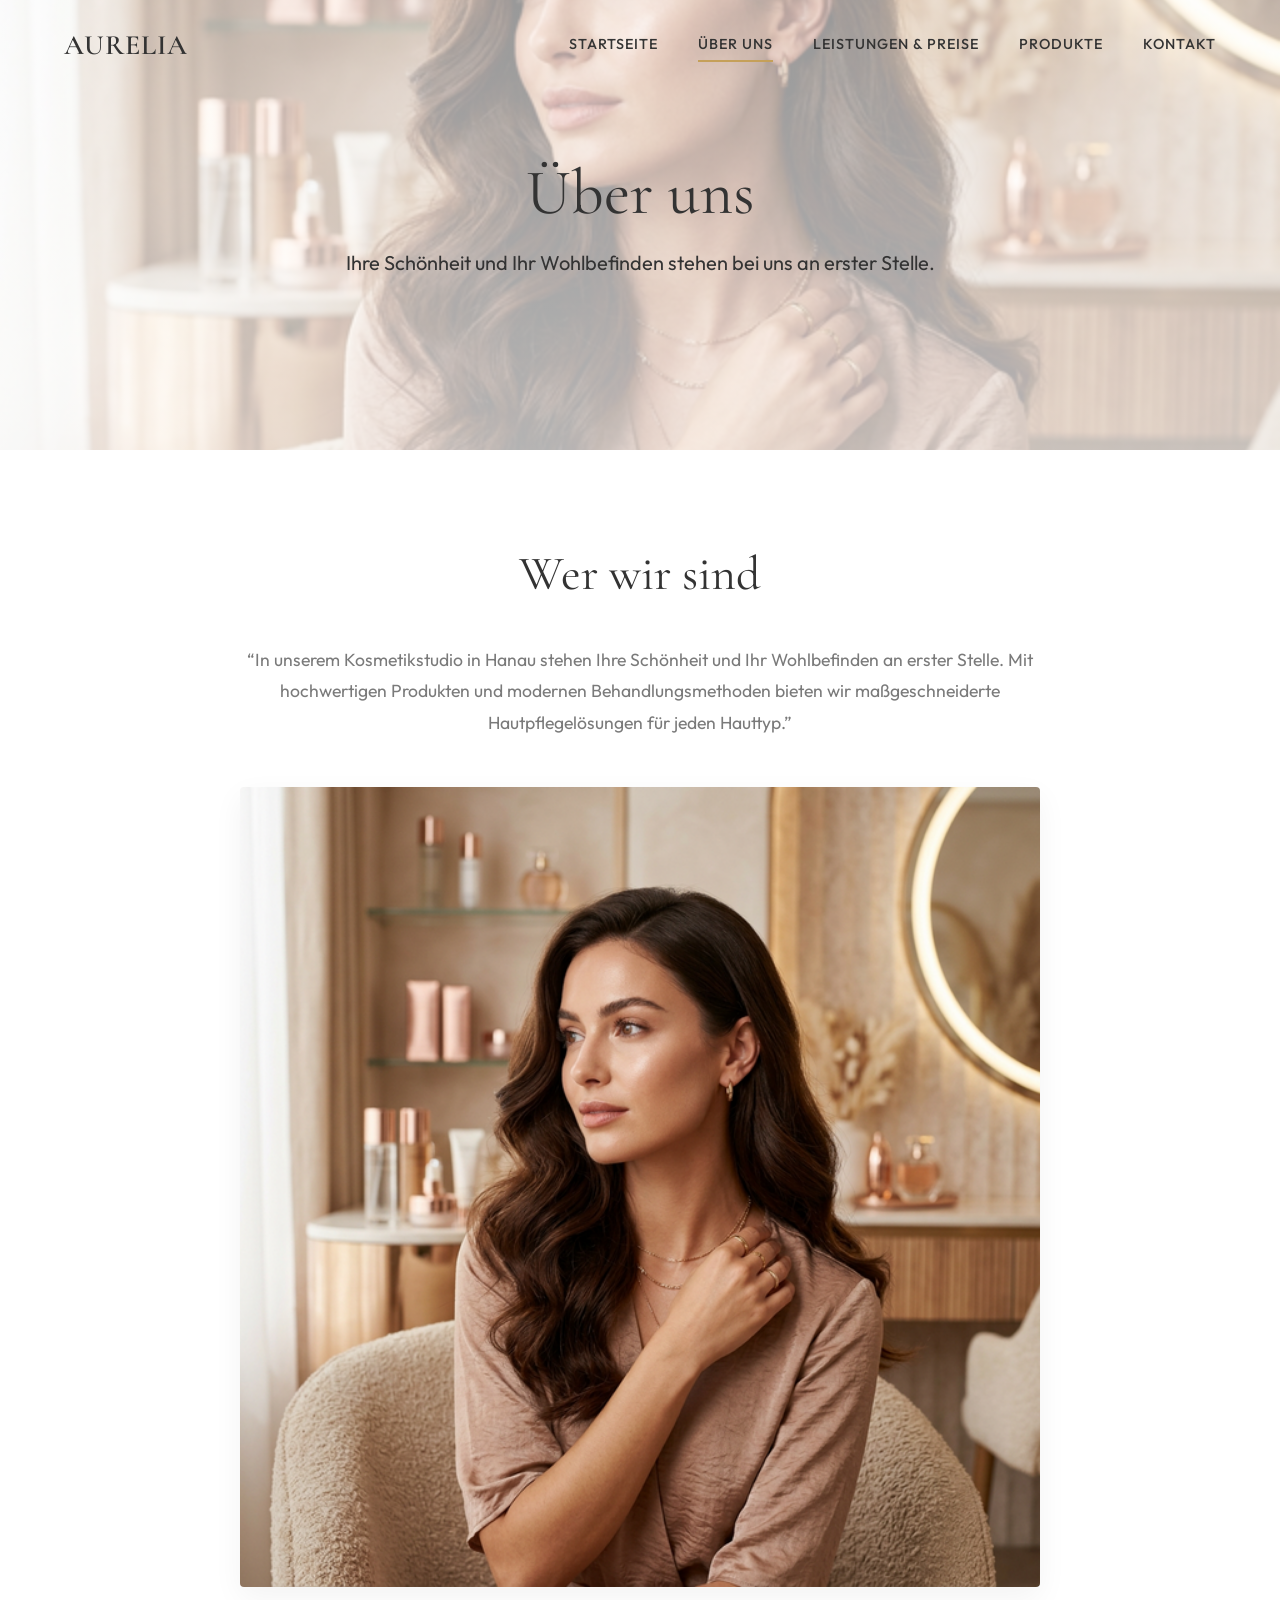
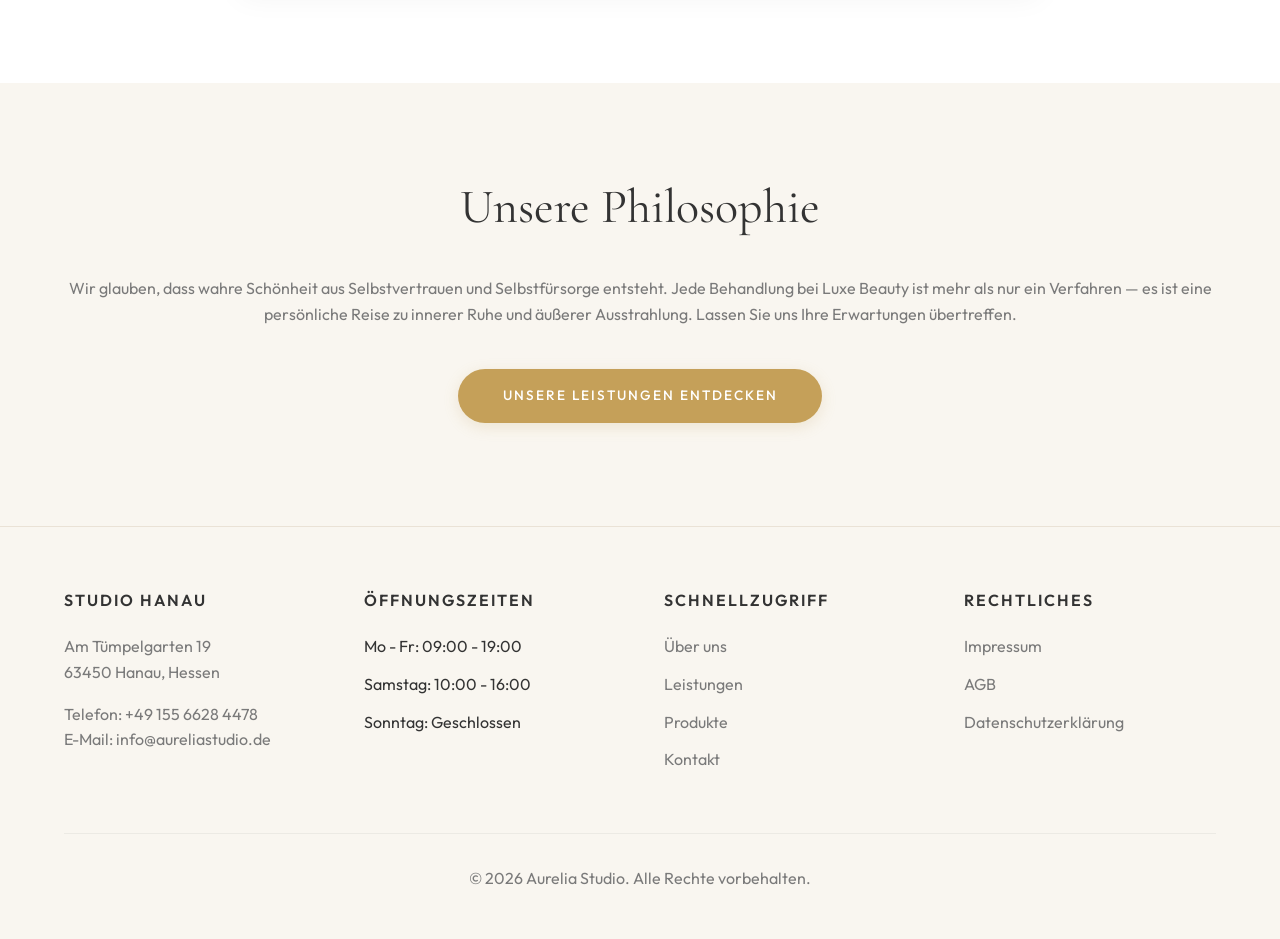
==== about.html @ 26c637f9 "Kosmetik Projekt hochgeladen" ====
<!DOCTYPE html>
<html lang="en">

<head>
    <meta charset="UTF-8">
    <meta name="viewport" content="width=device-width, initial-scale=1.0">
    <title>Über uns | Exklusives Kosmetikstudio Hanau</title>
    <!-- Google Fonts -->
    <link rel="preconnect" href="https://fonts.googleapis.com">
    <link rel="preconnect" href="https://fonts.gstatic.com" crossorigin>
    <link
        href="https://fonts.googleapis.com/css2?family=Cormorant+Garamond:ital,wght@0,300;0,400;0,500;0,600;0,700;1,400&family=Outfit:wght@300;400;500;0,600&display=swap"
        rel="stylesheet">
    <!-- CSS -->
    <link rel="stylesheet" href="css/styles.css">
</head>

<body>

    <!-- Header Navigation -->
    <header>
        <div class="container nav-container">
            <a href="index.html" class="logo">AURELIA</a>
            <nav class="nav-links">
                <a href="index.html">Startseite</a>
                <a href="about.html">Über uns</a>
                <a href="services.html">Leistungen & Preise</a>
                <a href="products.html">Produkte</a>
                <a href="contact.html">Kontakt</a>
            </nav>
            <button class="mobile-menu-btn">
                <span></span>
                <span></span>
                <span></span>
            </button>
        </div>
    </header>

    <main>
        <!-- Page Header -->
        <section class="page-header"
            style="background-image: linear-gradient(rgba(255,255,255,0.6), rgba(255,255,255,0.7)), url('assets/about_header_elegance_1772187846724.png'); background-size: cover; background-position: center;">
            <div class="container">
                <h1 class="animate-on-scroll">Über uns</h1>
                <p class="animate-on-scroll" style="font-size: 1.25rem; color: var(--color-text-dark);">Ihre Schönheit
                    und
                    Ihr Wohlbefinden stehen bei uns an erster Stelle.</p>
            </div>
        </section>

        <!-- Professional Description -->
        <section class="section">
            <div class="container" style="max-width: 800px; text-align: center;">
                <h2 class="animate-on-scroll">Wer wir sind</h2>
                <p class="animate-on-scroll" style="font-size: 1.1rem; line-height: 1.8;">
                    “In unserem Kosmetikstudio in Hanau stehen Ihre Schönheit und Ihr Wohlbefinden an erster Stelle. Mit
                    hochwertigen
                    Produkten und modernen Behandlungsmethoden bieten wir maßgeschneiderte Hautpflegelösungen für jeden
                    Hauttyp.”
                </p>
                <div class="animate-on-scroll" style="margin-top: 3rem;">
                    <img src="assets/about_header_elegance_1772187846724.png"
                        alt="Ästhetisches Porträt einer eleganten Frau"
                        style="width: 100%; border-radius: 4px; box-shadow: var(--shadow-subtle);">
                </div>
            </div>
        </section>

        <!-- Expertise -->
        <section class="section section-bg-beige">
            <div class="container text-center max-w-800">
                <h2 class="animate-on-scroll">Unsere Philosophie</h2>
                <p class="animate-on-scroll">Wir glauben, dass wahre Schönheit aus Selbstvertrauen und Selbstfürsorge
                    entsteht. Jede
                    Behandlung bei Luxe Beauty ist mehr als nur ein Verfahren — es ist eine persönliche Reise zu innerer
                    Ruhe und äußerer Ausstrahlung. Lassen Sie uns Ihre Erwartungen übertreffen.</p>
                <br>
                <a href="services.html" class="btn btn-primary animate-on-scroll">Unsere Leistungen entdecken</a>
            </div>
        </section>
    </main>

    <!-- Global Footer -->
    <footer>
        <div class="container">
            <div class="footer-grid">
                <div class="footer-col">
                    <h4>Studio Hanau</h4>
                    <p>Am Tümpelgarten 19<br>63450 Hanau, Hessen</p>
                    <p style="margin-top: 1rem;">Telefon: +49 155 6628 4478<br>E-Mail: <a
                            href="mailto:info@webtech-agentur.de"
                            style="text-transform: none; letter-spacing: normal;">info@aureliastudio.de</a></p>
                </div>
                <div class="footer-col">
                    <h4>Öffnungszeiten</h4>
                    <ul>
                        <li>Mo - Fr: 09:00 - 19:00</li>
                        <li>Samstag: 10:00 - 16:00</li>
                        <li>Sonntag: Geschlossen</li>
                    </ul>
                </div>
                <div class="footer-col">
                    <h4>Schnellzugriff</h4>
                    <ul>
                        <li><a href="about.html">Über uns</a></li>
                        <li><a href="services.html">Leistungen</a></li>
                        <li><a href="products.html">Produkte</a></li>
                        <li><a href="contact.html">Kontakt</a></li>
                    </ul>
                </div>
                <div class="footer-col">
                    <h4>Rechtliches</h4>
                    <ul>
                        <li><a href="imprint.html">Impressum</a></li>
                        <li><a href="terms.html">AGB</a></li>
                        <li><a href="privacy.html">Datenschutzerklärung</a></li>
                    </ul>
                </div>
            </div>
            <div class="footer-bottom">
                <p>&copy; 2026 Aurelia Studio. Alle Rechte vorbehalten.</p>
            </div>
        </div>
    </footer>

    <script src="js/scripts.js"></script>
</body>

</html>
---- css/styles.css ----
:root {
  /* Color Palette */
  --color-beige: #F9F6F0;
  /* Soft, warm beige for backgrounds */
  --color-beige-dark: #EAE2D6;
  --color-rose: #E6C8C3;
  /* Elegant feminine rose */
  --color-rose-dark: #D4AFA9;
  --color-white: #FFFFFF;
  --color-gold: #C5A059;
  /* Luxury gold accent */
  --color-gold-light: #DFBA73;
  --color-gold-dark: #A88645;
  /* Darker champagne-gold for hover states */
  --color-text-dark: #333333;
  /* Dark gray for readability */
  --color-text-light: #7A7A7A;
  /* Softer text for secondary information */

  /* Typography */
  --font-heading: 'Cormorant Garamond', serif;
  --font-body: 'Outfit', sans-serif;

  /* Transitions & Shadows */
  --transition-smooth: all 0.4s cubic-bezier(0.25, 0.8, 0.25, 1);
  --shadow-subtle: 0 10px 30px rgba(0, 0, 0, 0.05);
  --shadow-hover: 0 15px 40px rgba(0, 0, 0, 0.08);
}

* {
  margin: 0;
  padding: 0;
  box-sizing: border-box;
}

html {
  font-size: 16px;
  scroll-behavior: smooth;
}

body {
  font-family: var(--font-body);
  color: var(--color-text-dark);
  background-color: var(--color-white);
  line-height: 1.6;
  overflow-x: hidden;
}

/* Typography Base */
h1,
h2,
h3,
h4,
h5,
h6 {
  font-family: var(--font-heading);
  font-weight: 400;
  line-height: 1.2;
  margin-bottom: 1rem;
  color: var(--color-text-dark);
}

h1 {
  font-size: clamp(2.5rem, 5vw, 4.5rem);
}

h2 {
  font-size: clamp(2rem, 4vw, 3rem);
  text-align: center;
  margin-bottom: 2.5rem;
}

h3 {
  font-size: 1.75rem;
}

p {
  margin-bottom: 1rem;
  font-size: 1rem;
  color: var(--color-text-light);
}

a {
  text-decoration: none;
  color: inherit;
  transition: var(--transition-smooth);
}

ul {
  list-style: none;
}

img {
  max-width: 100%;
  height: auto;
  display: block;
}

/* Layout Utilities */
.container {
  width: 90%;
  max-width: 1200px;
  margin: 0 auto;
}

.section {
  padding: 6rem 0;
}

.section-bg-beige {
  background-color: var(--color-beige);
}

.text-center {
  text-align: center;
}

/* Header & Navigation */
header {
  position: fixed;
  top: 0;
  left: 0;
  width: 100%;
  z-index: 1000;
  background-color: transparent;
  transition: var(--transition-smooth);
}

header.scrolled {
  background-color: rgba(255, 255, 255, 0.95);
  backdrop-filter: blur(10px);
  box-shadow: 0 2px 10px rgba(0, 0, 0, 0.05);
}

.nav-container {
  display: flex;
  justify-content: space-between;
  align-items: center;
  height: 90px;
}

.logo {
  font-family: var(--font-heading);
  font-size: 1.75rem;
  font-weight: 600;
  color: var(--color-text-dark);
  letter-spacing: 1px;
}

.nav-links {
  display: flex;
  gap: 2.5rem;
}

.nav-links a {
  font-size: 0.9rem;
  text-transform: uppercase;
  letter-spacing: 1px;
  font-weight: 500;
  position: relative;
}

.nav-links a::after {
  content: '';
  position: absolute;
  bottom: -5px;
  left: 0;
  width: 0;
  height: 2px;
  background-color: var(--color-gold);
  transition: var(--transition-smooth);
}

.nav-links a:hover::after,
.nav-links a.active::after {
  width: 100%;
}

.mobile-menu-btn {
  display: none;
  background: none;
  border: none;
  cursor: pointer;
}

.mobile-menu-btn span {
  display: block;
  width: 25px;
  height: 2px;
  background-color: var(--color-text-dark);
  margin: 5px 0;
  transition: var(--transition-smooth);
}

/* Buttons */
.btn {
  display: inline-block;
  padding: 1rem 2.8rem;
  font-family: var(--font-body);
  font-size: 0.85rem;
  text-transform: uppercase;
  letter-spacing: 2px;
  font-weight: 500;
  border: none;
  border-radius: 50px;
  /* Elegant pill shape */
  cursor: pointer;
  transition: all 0.5s cubic-bezier(0.4, 0, 0.2, 1);
  text-align: center;
  position: relative;
  overflow: hidden;
  z-index: 1;
}

.btn-primary {
  background-color: var(--color-gold);
  color: var(--color-white);
  box-shadow: 0 4px 15px rgba(197, 160, 89, 0.2);
}

.btn-primary::before {
  content: '';
  position: absolute;
  top: 0;
  left: 0;
  width: 100%;
  height: 100%;
  background-color: var(--color-gold-dark);
  /* Rich champagne gold */
  z-index: -1;
  transition: all 0.6s cubic-bezier(0.25, 1, 0.5, 1);
  opacity: 0;
}

.btn-primary:hover {
  color: var(--color-white);
  transform: translateY(-2px);
  box-shadow: 0 8px 25px rgba(168, 134, 69, 0.35);
  /* Subtle champagne shadow */
}

.btn-primary:hover::before {
  opacity: 1;
}

.btn-primary:active {
  transform: translateY(0);
  box-shadow: 0 4px 15px rgba(168, 134, 69, 0.25);
}

.btn-primary:active::before {
  background-color: #9C7C40;
  /* Slightly darker on click */
}

.btn-outline {
  background-color: transparent;
  color: var(--color-gold);
  border: 1px solid var(--color-gold);
}

.btn-outline::before {
  content: '';
  position: absolute;
  top: 0;
  left: 0;
  width: 100%;
  height: 100%;
  background-color: var(--color-gold-dark);
  z-index: -1;
  transition: all 0.6s cubic-bezier(0.25, 1, 0.5, 1);
  opacity: 0;
}

.btn-outline:hover {
  color: var(--color-white);
  transform: translateY(-2px);
  border-color: var(--color-gold-dark);
  box-shadow: 0 8px 20px rgba(168, 134, 69, 0.3);
}

.btn-outline:hover::before {
  opacity: 1;
}

.btn-outline:active {
  transform: translateY(0);
  box-shadow: 0 4px 15px rgba(168, 134, 69, 0.2);
}

.btn-outline:active::before {
  background-color: #9C7C40;
}

/* Hero Section */
.hero {
  position: relative;
  height: 100vh;
  min-height: 600px;
  display: flex;
  align-items: center;
  justify-content: center;
  text-align: center;
  overflow: hidden;
  background-color: var(--color-beige);
}

.hero-img {
  position: absolute;
  top: 0;
  left: 0;
  width: 100%;
  height: 100%;
  object-fit: cover;
  z-index: 1;
  opacity: 0.8;
  /* Slight overlay */
}

.hero-overlay {
  position: absolute;
  top: 0;
  left: 0;
  width: 100%;
  height: 100%;
  background: linear-gradient(rgba(255, 255, 255, 0.4), rgba(255, 255, 255, 0.7));
  z-index: 2;
}

.hero-content {
  position: relative;
  z-index: 3;
  max-width: 800px;
  padding: 0 20px;
}

.hero-content h1 {
  margin-bottom: 20px;
}

.hero-content p {
  font-size: 1.25rem;
  color: var(--color-text-dark);
  margin-bottom: 40px;
}

/* Page Headers (Other pages) */
.page-header {
  height: 50vh;
  min-height: 400px;
  position: relative;
  display: flex;
  align-items: center;
  justify-content: center;
  text-align: center;
  background-color: var(--color-beige);
  margin-top: 0;
  /* Header overlaps */
}

/* Animations */
.animate-on-scroll {
  opacity: 0;
  transform: translateY(30px);
  transition: opacity 0.8s ease-out, transform 0.8s ease-out;
}

.animate-on-scroll.is-visible {
  opacity: 1;
  transform: translateY(0);
}

/* Cards (Services, Products, Testimonials) */
.grid {
  display: grid;
  gap: 2rem;
}

.grid-3 {
  grid-template-columns: repeat(auto-fit, minmax(300px, 1fr));
}

.card {
  background-color: var(--color-white);
  padding: 2.5rem;
  text-align: center;
  transition: var(--transition-smooth);
  box-shadow: var(--shadow-subtle);
  border: 1px solid var(--color-beige-dark);
  display: flex;
  flex-direction: column;
  height: 100%;
}

.card:hover {
  transform: translateY(-10px);
  box-shadow: var(--shadow-hover);
  border-color: var(--color-rose);
}

/* Footer */
footer {
  background-color: var(--color-beige);
  padding: 4rem 0 2rem;
  border-top: 1px solid var(--color-beige-dark);
}

.footer-grid {
  display: grid;
  grid-template-columns: repeat(auto-fit, minmax(250px, 1fr));
  gap: 3rem;
  margin-bottom: 3rem;
}

.footer-col h4 {
  font-family: var(--font-body);
  font-weight: 600;
  font-size: 1rem;
  text-transform: uppercase;
  letter-spacing: 2px;
  margin-bottom: 1.5rem;
}

.footer-col ul li {
  margin-bottom: 0.75rem;
}

.footer-col a {
  color: var(--color-text-light);
}

.footer-col a:hover {
  color: var(--color-gold);
}

.footer-bottom {
  text-align: center;
  padding-top: 2rem;
  border-top: 1px solid rgba(0, 0, 0, 0.05);
  font-size: 0.9rem;
  color: var(--color-text-light);
}

/* Forms */
.form-group {
  margin-bottom: 2rem;
}

.form-group label {
  display: block;
  margin-bottom: 0.5rem;
  font-weight: 500;
  color: var(--color-text-dark);
}

.form-control {
  width: 100%;
  padding: 1rem;
  border: 1px solid var(--color-beige-dark);
  border-radius: 4px;
  font-family: var(--font-body);
  font-size: 1rem;
  transition: var(--transition-smooth);
}

.form-control:focus {
  outline: none;
  border-color: var(--color-gold);
  box-shadow: 0 0 0 2px rgba(197, 160, 89, 0.2);
}

textarea.form-control {
  resize: vertical;
  min-height: 150px;
}

/* Responsive */
@media (max-width: 768px) {
  .nav-links {
    position: fixed;
    top: 0;
    right: -100%;
    width: 250px;
    height: 100vh;
    background-color: var(--color-white);
    flex-direction: column;
    justify-content: center;
    align-items: center;
    transition: var(--transition-smooth);
    box-shadow: -5px 0 15px rgba(0, 0, 0, 0.05);
  }

  .nav-links.active {
    right: 0;
  }

  .mobile-menu-btn {
    display: block;
    z-index: 1001;
    /* Above mobile menu */
  }

  .mobile-menu-btn.active span:nth-child(1) {
    transform: translateY(7px) rotate(45deg);
  }

  .mobile-menu-btn.active span:nth-child(2) {
    opacity: 0;
  }

  .mobile-menu-btn.active span:nth-child(3) {
    transform: translateY(-7px) rotate(-45deg);
  }
}
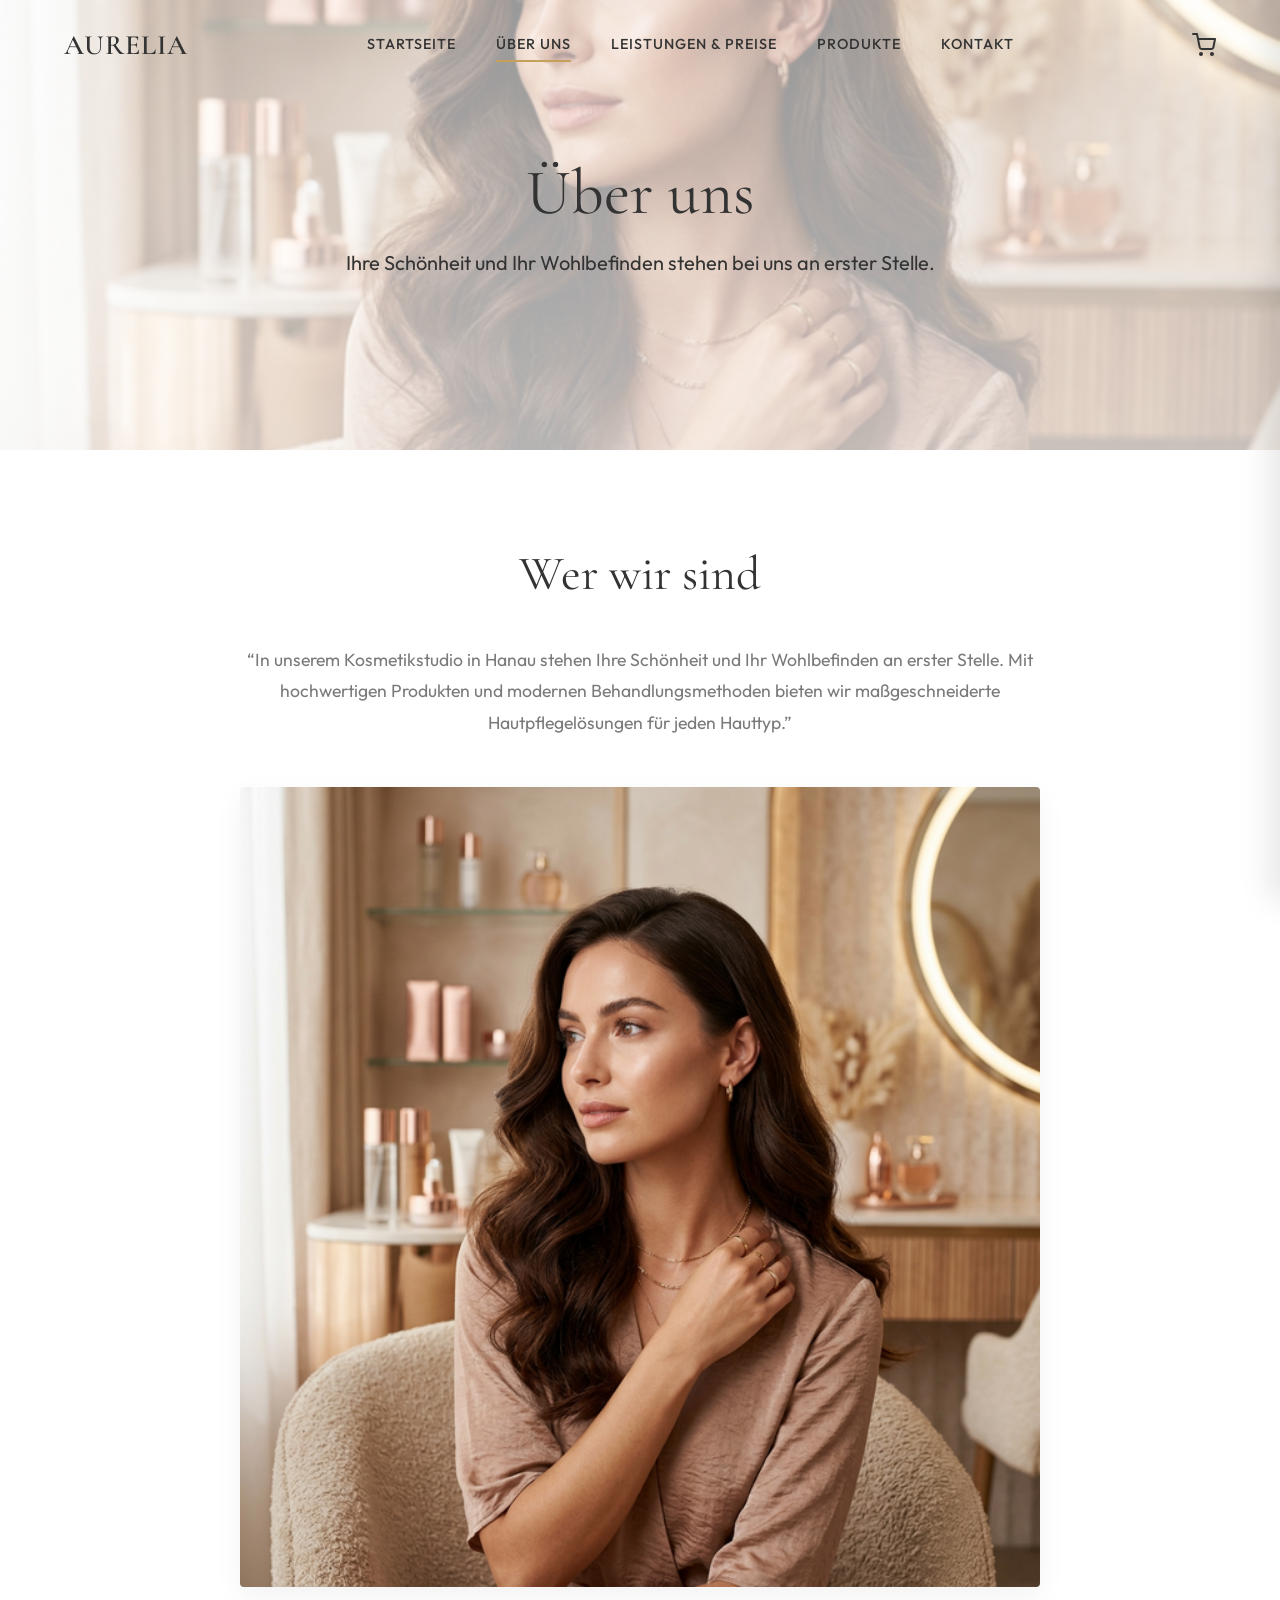
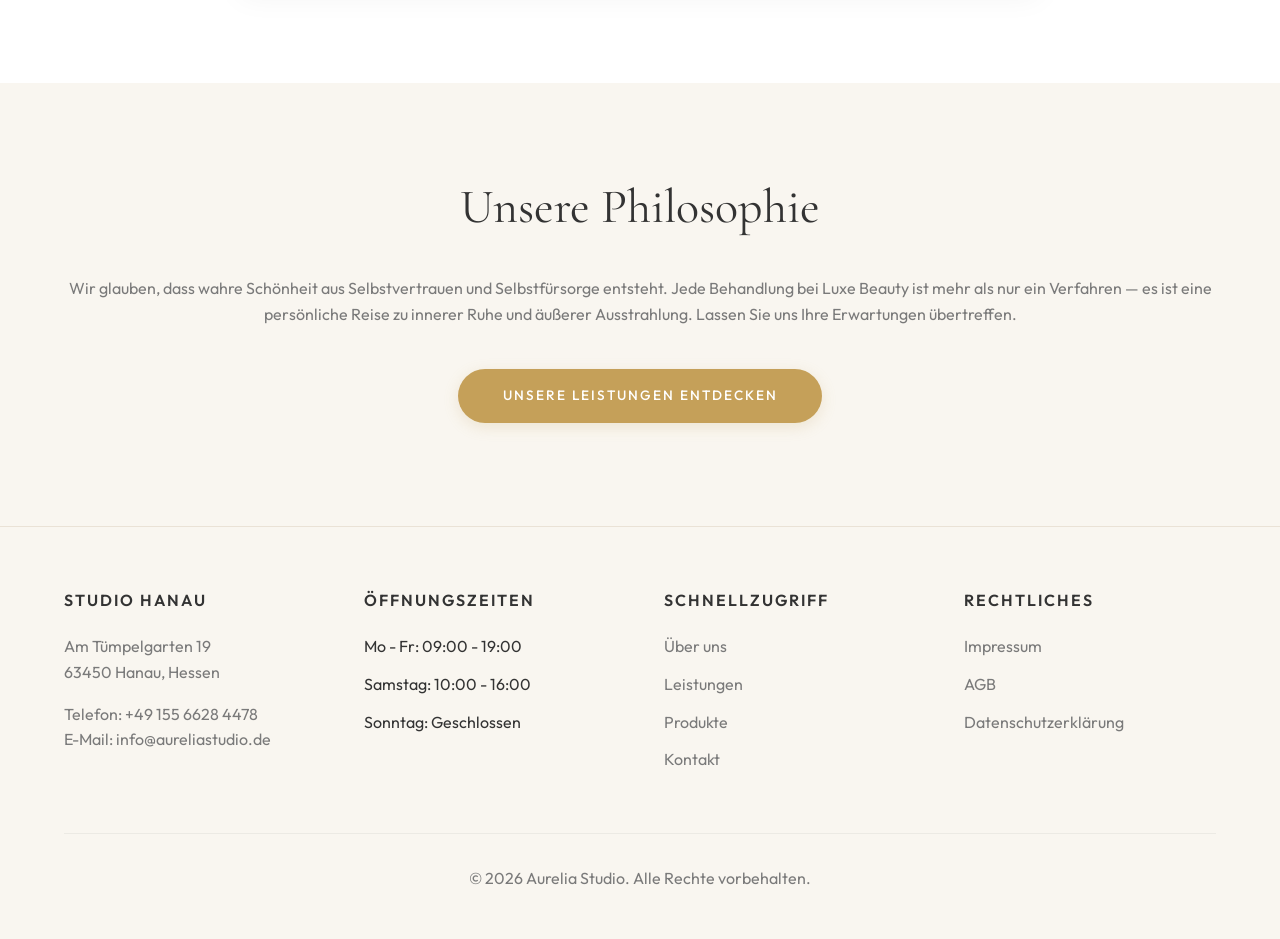
==== commit 2730f2c6: "Updated website changes" ====
--- a/about.html
+++ b/about.html
@@ -28,11 +28,21 @@
                 <a href="products.html">Produkte</a>
                 <a href="contact.html">Kontakt</a>
             </nav>
-            <button class="mobile-menu-btn">
-                <span></span>
-                <span></span>
-                <span></span>
-            </button>
+                        <div class="nav-actions">
+                <div class="cart-icon-wrapper">
+                    <svg viewBox="0 0 24 24" fill="none" stroke="currentColor" stroke-width="2" stroke-linecap="round" stroke-linejoin="round">
+                        <circle cx="9" cy="21" r="1"></circle>
+                        <circle cx="20" cy="21" r="1"></circle>
+                        <path d="M1 1h4l2.68 13.39a2 2 0 0 0 2 1.61h9.72a2 2 0 0 0 2-1.61L23 6H6"></path>
+                    </svg>
+                    <span class="cart-badge">0</span>
+                </div>
+                <button class="mobile-menu-btn">
+                    <span></span>
+                    <span></span>
+                    <span></span>
+                </button>
+            </div>
         </div>
     </header>
 
@@ -123,7 +133,34 @@
         </div>
     </footer>
 
+        <!-- Cart Drawer & Overlay -->
+    <div id="cart-overlay"></div>
+    <div id="cart-drawer">
+        <div class="cart-header">
+            <h2>Warenkorb</h2>
+            <button class="cart-close">
+                <svg width="24" height="24" viewBox="0 0 24 24" fill="none" stroke="currentColor" stroke-width="2">
+                    <line x1="18" y1="6" x2="6" y2="18"></line>
+                    <line x1="6" y1="6" x2="18" y2="18"></line>
+                </svg>
+            </button>
+        </div>
+        <div class="cart-items">
+            <!-- Items will be injected by JavaScript -->
+        </div>
+        <div class="cart-footer">
+            <div class="cart-subtotal">
+                <span>Zwischensumme</span>
+                <span class="cart-subtotal-amount">�0.00</span>
+            </div>
+            <a href="checkout.html" class="btn btn-primary">Zur Kasse</a>
+            <button class="btn btn-outline cart-close">Weiter einkaufen</button>
+        </div>
+    </div>
+
     <script src="js/scripts.js"></script>
+    <script src="js/cart.js"></script>
 </body>
 
-</html>+</html>
+
--- a/css/styles.css
+++ b/css/styles.css
@@ -16,6 +16,7 @@
   /* Dark gray for readability */
   --color-text-light: #7A7A7A;
   /* Softer text for secondary information */
+  --color-overlay: rgba(0, 0, 0, 0.4);
 
   /* Typography */
   --font-heading: 'Cormorant Garamond', serif;
@@ -130,6 +131,47 @@
   background-color: rgba(255, 255, 255, 0.95);
   backdrop-filter: blur(10px);
   box-shadow: 0 2px 10px rgba(0, 0, 0, 0.05);
+}
+
+.nav-actions {
+  display: flex;
+  align-items: center;
+  gap: 1.5rem;
+}
+
+.cart-icon-wrapper {
+  position: relative;
+  cursor: pointer;
+  display: flex;
+  align-items: center;
+}
+
+.cart-icon-wrapper svg {
+  width: 24px;
+  height: 24px;
+  stroke: var(--color-text-dark);
+  transition: var(--transition-smooth);
+}
+
+.cart-icon-wrapper:hover svg {
+  stroke: var(--color-gold);
+}
+
+.cart-badge {
+  position: absolute;
+  top: -8px;
+  right: -8px;
+  background-color: var(--color-gold);
+  color: var(--color-white);
+  font-size: 0.7rem;
+  font-weight: 600;
+  width: 18px;
+  height: 18px;
+  border-radius: 50%;
+  display: flex;
+  align-items: center;
+  justify-content: center;
+  pointer-events: none;
 }
 
 .nav-container {
@@ -511,4 +553,183 @@
   .mobile-menu-btn.active span:nth-child(3) {
     transform: translateY(-7px) rotate(-45deg);
   }
-}+}
+/* Cart Drawer Styles */
+#cart-overlay {
+  position: fixed;
+  top: 0;
+  left: 0;
+  width: 100%;
+  height: 100%;
+  background-color: var(--color-overlay);
+  backdrop-filter: blur(4px);
+  z-index: 2000;
+  opacity: 0;
+  visibility: hidden;
+  transition: var(--transition-smooth);
+}
+
+#cart-overlay.active {
+  opacity: 1;
+  visibility: visible;
+}
+
+#cart-drawer {
+  position: fixed;
+  top: 0;
+  right: -400px;
+  width: 400px;
+  max-width: 100%;
+  height: 100%;
+  background-color: var(--color-white);
+  z-index: 2001;
+  box-shadow: -10px 0 30px rgba(0, 0, 0, 0.1);
+  transition: all 0.5s cubic-bezier(0.25, 1, 0.5, 1);
+  display: flex;
+  flex-direction: column;
+}
+
+#cart-drawer.active {
+  right: 0;
+}
+
+.cart-header {
+  padding: 2rem;
+  border-bottom: 1px solid var(--color-beige-dark);
+  display: flex;
+  justify-content: space-between;
+  align-items: center;
+}
+
+.cart-header h2 {
+  margin-bottom: 0;
+  font-size: 1.5rem;
+  text-align: left;
+}
+
+.cart-close {
+  background: none;
+  border: none;
+  cursor: pointer;
+  padding: 0.5rem;
+  color: var(--color-text-dark);
+  transition: var(--transition-smooth);
+}
+
+.cart-close:hover {
+  color: var(--color-gold);
+  transform: rotate(90deg);
+}
+
+.cart-items {
+  flex-grow: 1;
+  overflow-y: auto;
+  padding: 2rem;
+}
+
+.empty-cart-msg {
+  text-align: center;
+  color: var(--color-text-light);
+  margin-top: 3rem;
+}
+
+.cart-item {
+  display: flex;
+  gap: 1.5rem;
+  margin-bottom: 2rem;
+  position: relative;
+  padding-bottom: 1.5rem;
+  border-bottom: 1px solid var(--color-beige);
+}
+
+.cart-item-img {
+  width: 80px;
+  height: 80px;
+  border-radius: 4px;
+  overflow: hidden;
+  background-color: var(--color-beige);
+}
+
+.cart-item-img img {
+  width: 100%;
+  height: 100%;
+  object-fit: cover;
+}
+
+.cart-item-info {
+  flex-grow: 1;
+}
+
+.cart-item-info h4 {
+  font-size: 1rem;
+  margin-bottom: 0.25rem;
+  font-family: var(--font-body);
+  font-weight: 600;
+}
+
+.cart-item-price {
+  color: var(--color-gold);
+  font-weight: 500;
+  margin-bottom: 0.75rem;
+}
+
+.cart-item-qty {
+  display: flex;
+  align-items: center;
+  gap: 1rem;
+}
+
+.qty-btn {
+  background-color: var(--color-beige);
+  border: none;
+  width: 24px;
+  height: 24px;
+  border-radius: 4px;
+  cursor: pointer;
+  display: flex;
+  align-items: center;
+  justify-content: center;
+  font-weight: 600;
+  transition: var(--transition-smooth);
+}
+
+.qty-btn:hover {
+  background-color: var(--color-beige-dark);
+}
+
+.cart-item-remove {
+  background: none;
+  border: none;
+  color: var(--color-text-light);
+  cursor: pointer;
+  transition: var(--transition-smooth);
+  padding: 0.25rem;
+}
+
+.cart-item-remove:hover {
+  color: #ff4d4d;
+}
+
+.cart-footer {
+  padding: 2rem;
+  border-top: 1px solid var(--color-beige-dark);
+  background-color: var(--color-beige);
+}
+
+.cart-subtotal {
+  display: flex;
+  justify-content: space-between;
+  margin-bottom: 1.5rem;
+  font-size: 1.1rem;
+  font-weight: 600;
+}
+
+.cart-subtotal-amount {
+  color: var(--color-gold);
+  font-size: 1.25rem;
+}
+
+.cart-footer .btn {
+  width: 100%;
+  margin-bottom: 1rem;
+}
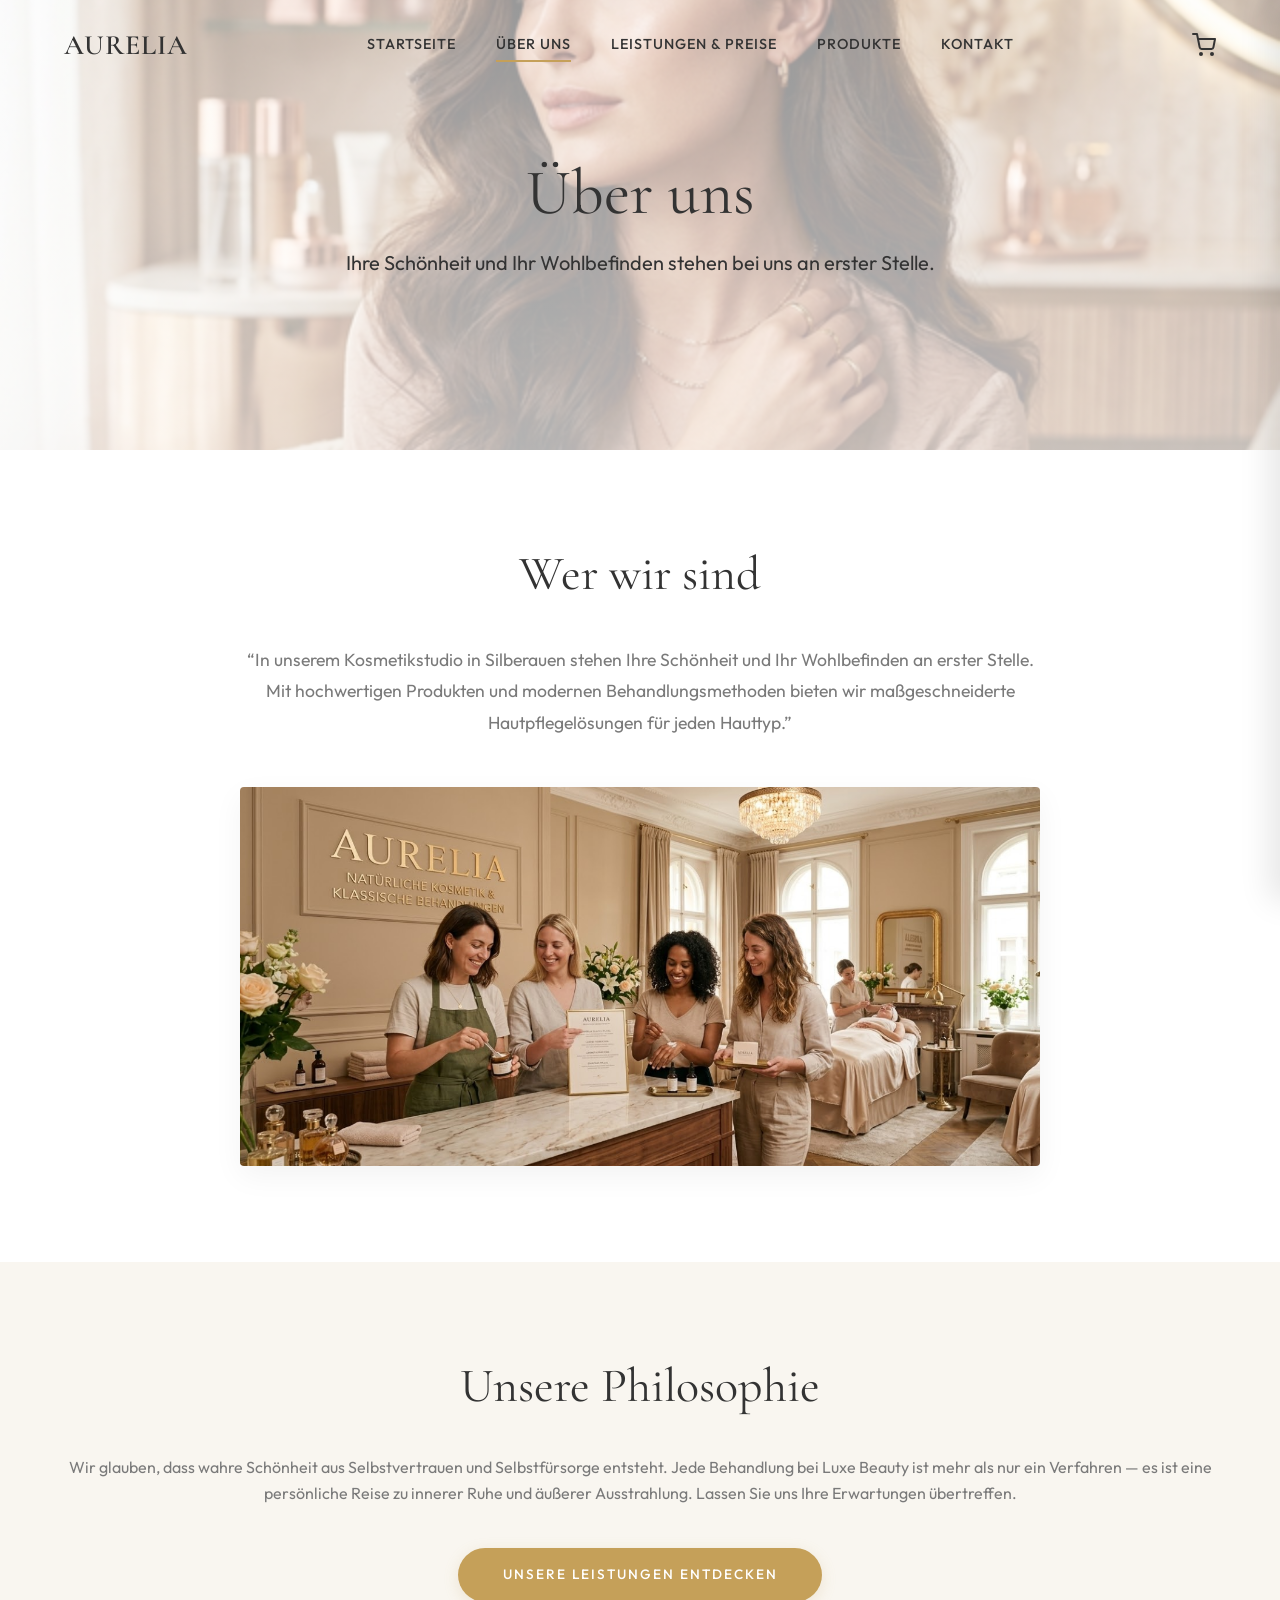
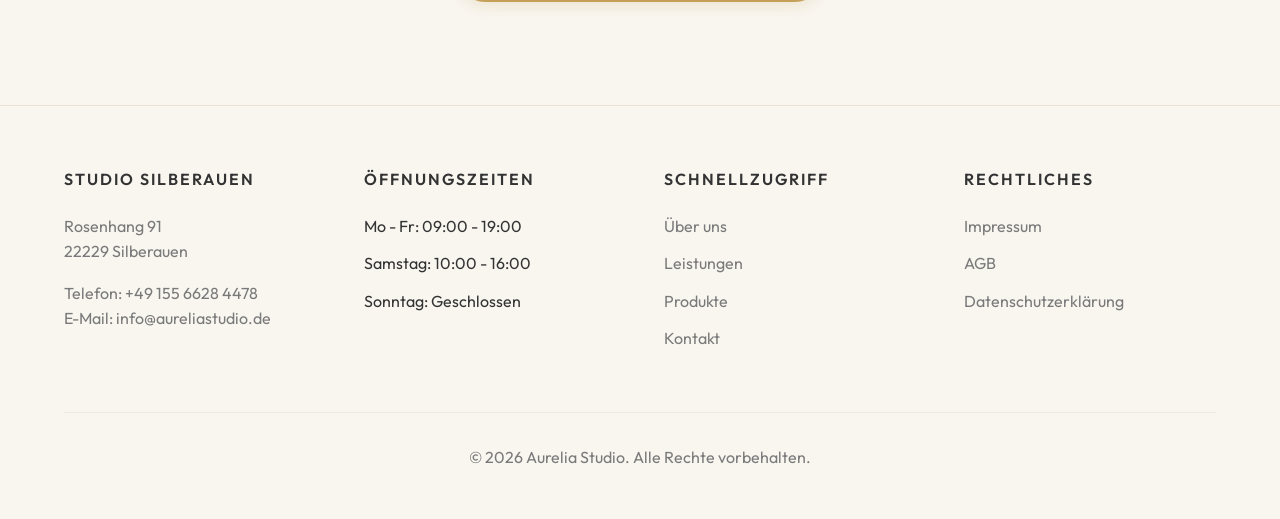
==== commit fbcdf47f: "feat: implement premium credit card payment option in checkout" ====
--- a/about.html
+++ b/about.html
@@ -1,10 +1,10 @@
-<!DOCTYPE html>
+﻿<!DOCTYPE html>
 <html lang="en">
 
 <head>
     <meta charset="UTF-8">
     <meta name="viewport" content="width=device-width, initial-scale=1.0">
-    <title>Über uns | Exklusives Kosmetikstudio Hanau</title>
+    <title>Über uns | Exklusives KosmetikStudio Silberauen</title>
     <!-- Google Fonts -->
     <link rel="preconnect" href="https://fonts.googleapis.com">
     <link rel="preconnect" href="https://fonts.gstatic.com" crossorigin>
@@ -13,6 +13,7 @@
         rel="stylesheet">
     <!-- CSS -->
     <link rel="stylesheet" href="css/styles.css">
+    <link rel='icon' type='image/png' href='favicon.png'>
 </head>
 
 <body>
@@ -28,9 +29,10 @@
                 <a href="products.html">Produkte</a>
                 <a href="contact.html">Kontakt</a>
             </nav>
-                        <div class="nav-actions">
+            <div class="nav-actions">
                 <div class="cart-icon-wrapper">
-                    <svg viewBox="0 0 24 24" fill="none" stroke="currentColor" stroke-width="2" stroke-linecap="round" stroke-linejoin="round">
+                    <svg viewBox="0 0 24 24" fill="none" stroke="currentColor" stroke-width="2" stroke-linecap="round"
+                        stroke-linejoin="round">
                         <circle cx="9" cy="21" r="1"></circle>
                         <circle cx="20" cy="21" r="1"></circle>
                         <path d="M1 1h4l2.68 13.39a2 2 0 0 0 2 1.61h9.72a2 2 0 0 0 2-1.61L23 6H6"></path>
@@ -63,14 +65,14 @@
             <div class="container" style="max-width: 800px; text-align: center;">
                 <h2 class="animate-on-scroll">Wer wir sind</h2>
                 <p class="animate-on-scroll" style="font-size: 1.1rem; line-height: 1.8;">
-                    “In unserem Kosmetikstudio in Hanau stehen Ihre Schönheit und Ihr Wohlbefinden an erster Stelle. Mit
+                    “In unserem Kosmetikstudio in Silberauen stehen Ihre Schönheit und Ihr Wohlbefinden an erster
+                    Stelle. Mit
                     hochwertigen
                     Produkten und modernen Behandlungsmethoden bieten wir maßgeschneiderte Hautpflegelösungen für jeden
                     Hauttyp.”
                 </p>
                 <div class="animate-on-scroll" style="margin-top: 3rem;">
-                    <img src="assets/about_header_elegance_1772187846724.png"
-                        alt="Ästhetisches Porträt einer eleganten Frau"
+                    <img src="assets/Screenshot 2026-03-13 080654.png" alt="Ästhetisches Porträt einer eleganten Frau"
                         style="width: 100%; border-radius: 4px; box-shadow: var(--shadow-subtle);">
                 </div>
             </div>
@@ -95,8 +97,8 @@
         <div class="container">
             <div class="footer-grid">
                 <div class="footer-col">
-                    <h4>Studio Hanau</h4>
-                    <p>Am Tümpelgarten 19<br>63450 Hanau, Hessen</p>
+                    <h4>Studio Silberauen</h4>
+                    <p>Rosenhang 91<br>22229 Silberauen</p>
                     <p style="margin-top: 1rem;">Telefon: +49 155 6628 4478<br>E-Mail: <a
                             href="mailto:info@webtech-agentur.de"
                             style="text-transform: none; letter-spacing: normal;">info@aureliastudio.de</a></p>
@@ -133,7 +135,7 @@
         </div>
     </footer>
 
-        <!-- Cart Drawer & Overlay -->
+    <!-- Cart Drawer & Overlay -->
     <div id="cart-overlay"></div>
     <div id="cart-drawer">
         <div class="cart-header">
@@ -154,7 +156,6 @@
                 <span class="cart-subtotal-amount">�0.00</span>
             </div>
             <a href="checkout.html" class="btn btn-primary">Zur Kasse</a>
-            <button class="btn btn-outline cart-close">Weiter einkaufen</button>
         </div>
     </div>
 
@@ -162,5 +163,4 @@
     <script src="js/cart.js"></script>
 </body>
 
-</html>
-
+</html>
